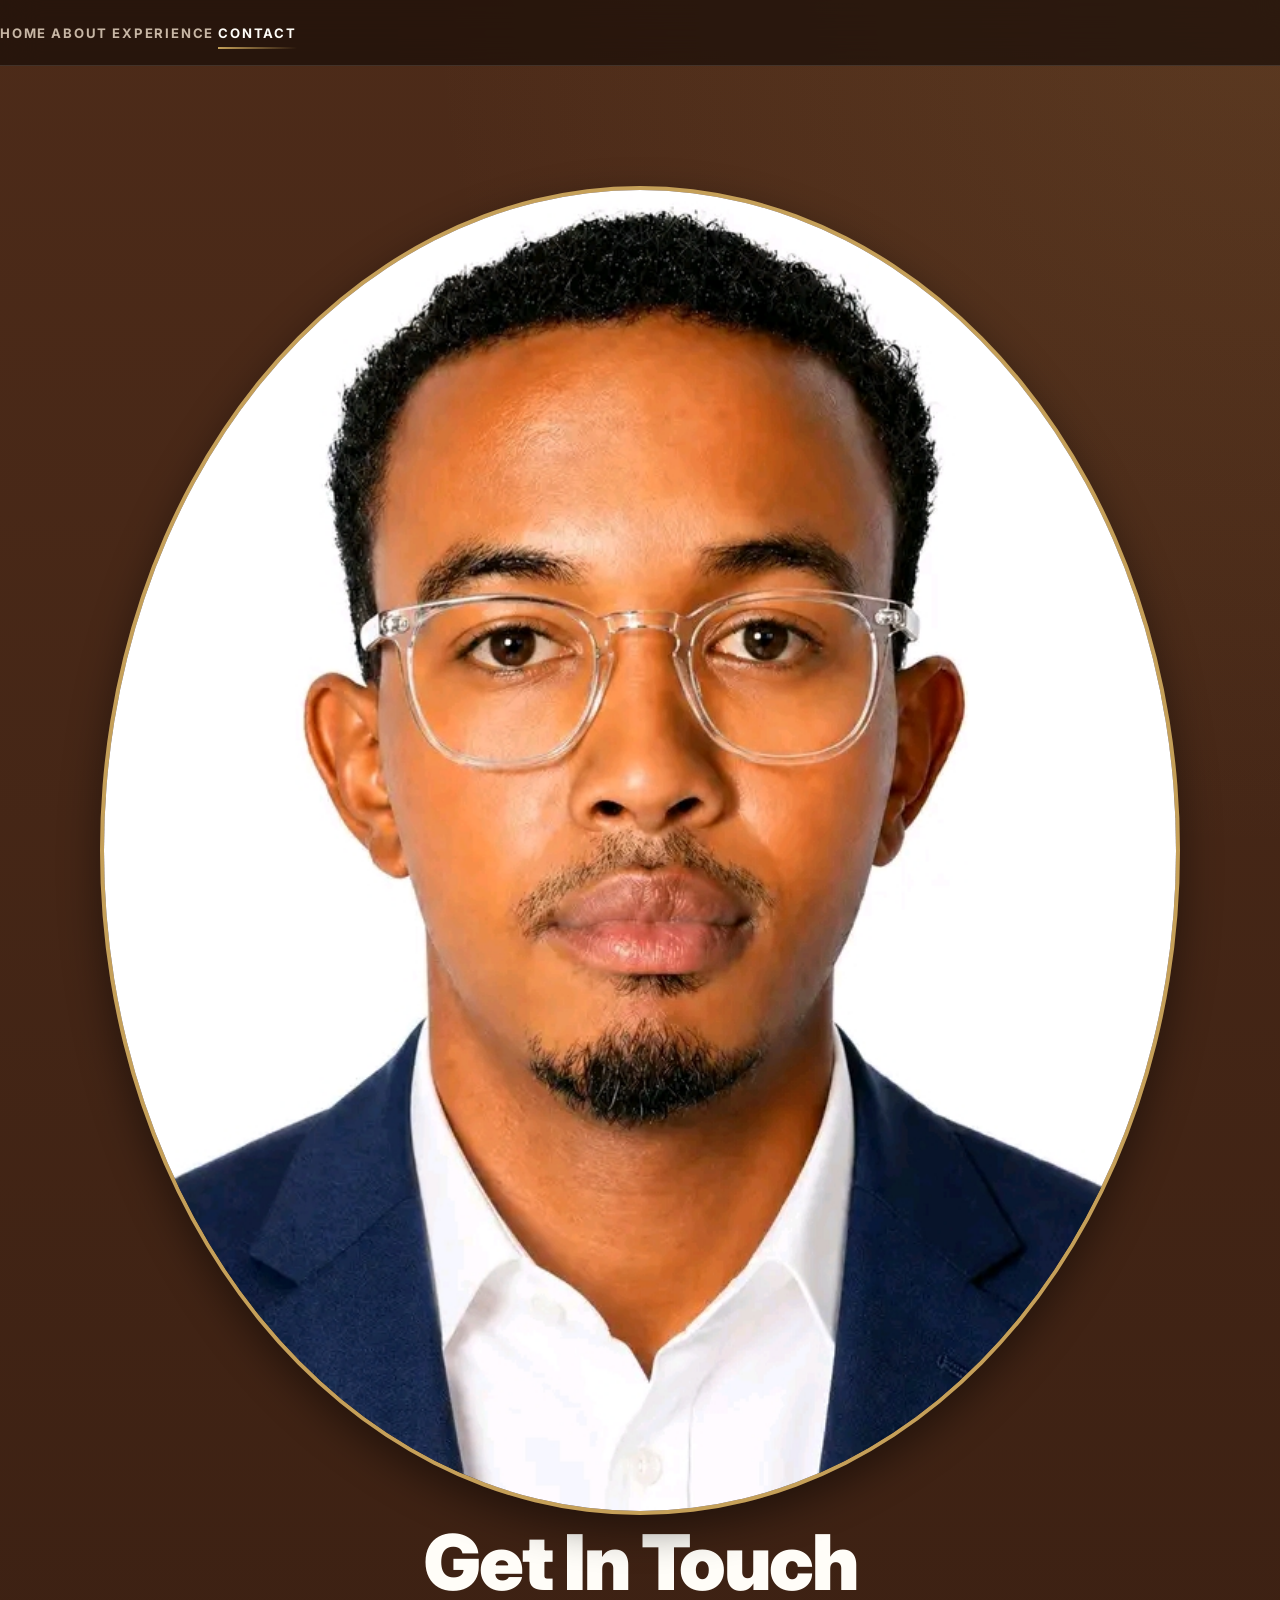
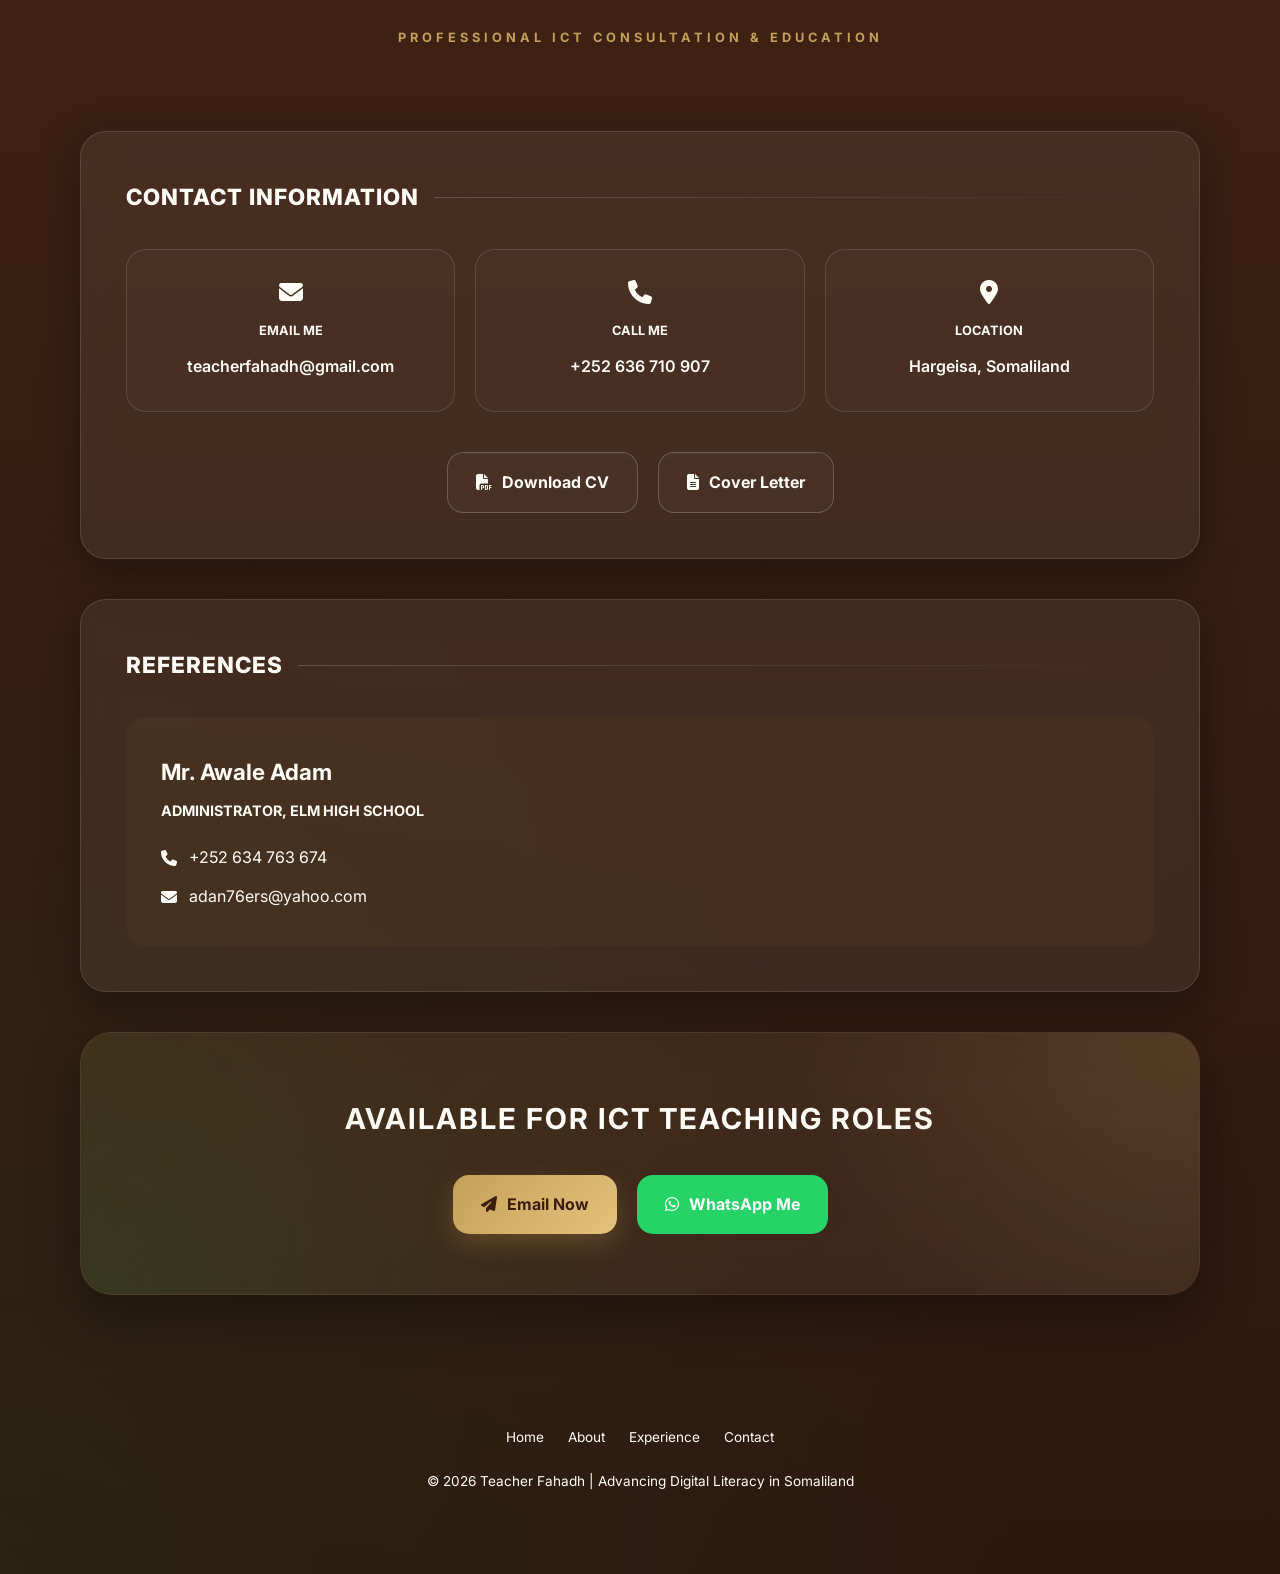
==== contact.html @ ca93fdd4 "Add files via upload" ====
<!DOCTYPE html>
<html lang="en">
<head>
    <meta charset="UTF-8">
    <meta name="viewport" content="width=device-width, initial-scale=1.0">
    <title>Contact | Teacher Fahadh</title>
    <link rel="stylesheet" href="style.css">
    <link rel="stylesheet" href="https://cdnjs.cloudflare.com/ajax/libs/font-awesome/6.4.0/css/all.min.css">
</head>
<body>

<nav>
    <a href="index.html">Home</a>
    <a href="about.html">About</a>
    <a href="experience.html">Experience</a>
    <a href="contact.html" class="active">Contact</a>
</nav>

<header class="container">
    <img src="profile.jpg" alt="Teacher Fahadh">
    <h1>Get In Touch</h1>
    <span class="title-tag">Professional ICT Consultation & Education</span>
</header>

<div class="container">
    
    <div class="glass-section">
        <h2 class="section-title">Contact Information</h2>
        <div style="display: grid; grid-template-columns: repeat(auto-fit, minmax(250px, 1fr)); gap: 20px; margin-bottom: 40px;">
            <div style="background: rgba(255,255,255,0.02); border: 1px solid var(--glass-border); padding: 30px; border-radius: 20px; text-align: center;">
                <i class="fa-solid fa-envelope" style="color: var(--accent); font-size: 1.5rem; margin-bottom: 15px; display: block;"></i>
                <h4 style="font-size: 0.8rem; text-transform: uppercase; color: var(--text-dim); margin-bottom: 10px;">Email Me</h4>
                <p style="font-weight: 600; color: var(--text-main);">teacherfahadh@gmail.com</p>
            </div>
            <div style="background: rgba(255,255,255,0.02); border: 1px solid var(--glass-border); padding: 30px; border-radius: 20px; text-align: center;">
                <i class="fa-solid fa-phone" style="color: var(--accent); font-size: 1.5rem; margin-bottom: 15px; display: block;"></i>
                <h4 style="font-size: 0.8rem; text-transform: uppercase; color: var(--text-dim); margin-bottom: 10px;">Call Me</h4>
                <p style="font-weight: 600; color: var(--text-main);">+252 636 710 907</p>
            </div>
            <div style="background: rgba(255,255,255,0.02); border: 1px solid var(--glass-border); padding: 30px; border-radius: 20px; text-align: center;">
                <i class="fa-solid fa-location-dot" style="color: var(--accent); font-size: 1.5rem; margin-bottom: 15px; display: block;"></i>
                <h4 style="font-size: 0.8rem; text-transform: uppercase; color: var(--text-dim); margin-bottom: 10px;">Location</h4>
                <p style="font-weight: 600; color: var(--text-main);">Hargeisa, Somaliland</p>
            </div>
        </div>

        <div style="display: flex; justify-content: center; gap: 20px; flex-wrap: wrap;">
            <a href="cv.pdf" class="btn btn-outline"><i class="fa-solid fa-file-pdf"></i> Download CV</a>
            <a href="coverpage.pdf" class="btn btn-outline"><i class="fa-solid fa-file-lines"></i> Cover Letter</a>
        </div>
    </div>

    <div class="glass-section">
        <h2 class="section-title">References</h2>
        <div style="background: rgba(212, 175, 55, 0.03); padding: 35px; border-radius: 20px; border-left: 4px solid var(--accent);">
            <h3 style="color: var(--text-main); font-size: 1.4rem; margin-bottom: 5px;">Mr. Awale Adam</h3>
            <span style="color: var(--accent-blue); font-size: 0.9rem; font-weight: 700; text-transform: uppercase; display: block; margin-bottom: 20px;">Administrator, Elm High School</span>
            <p style="color: var(--text-dim); margin-bottom: 10px; display: flex; align-items: center; gap: 12px;">
                <i class="fa-solid fa-phone" style="color: var(--accent);"></i> +252 634 763 674
            </p>
            <p style="color: var(--text-dim); display: flex; align-items: center; gap: 12px;">
                <i class="fa-solid fa-envelope" style="color: var(--accent);"></i> adan76ers@yahoo.com
            </p>
        </div>
    </div>

    <div class="cta-box">
        <h3 style="font-size: 1.8rem; color: var(--accent); margin-bottom: 30px; text-transform: uppercase; letter-spacing: 2px;">Available for ICT Teaching Roles</h3>
        <div style="display: flex; justify-content: center; gap: 20px; flex-wrap: wrap;">
            <a href="mailto:teacherfahadh@gmail.com" class="btn btn-gold">
                <i class="fa-solid fa-paper-plane"></i> Email Now
            </a>
            <a href="https://wa.me/+252636710907" class="btn btn-outline" style="background: #25D366; border: none; color: white;">
                <i class="fa-brands fa-whatsapp"></i> WhatsApp Me
            </a>
        </div>
    </div>

    <footer style="padding: 80px 0; text-align: center; color: var(--text-dim); font-size: 0.85rem;">
        <div style="margin-bottom: 20px;">
            <a href="index.html" style="color: var(--text-dim); text-decoration: none; margin: 0 10px;">Home</a>
            <a href="about.html" style="color: var(--text-dim); text-decoration: none; margin: 0 10px;">About</a>
            <a href="experience.html" style="color: var(--text-dim); text-decoration: none; margin: 0 10px;">Experience</a>
            <a href="contact.html" style="color: var(--text-dim); text-decoration: none; margin: 0 10px;">Contact</a>
        </div>
        <p>© 2026 Teacher Fahadh | Advancing Digital Literacy in Somaliland</p>
    </footer>

</div>

</body>
</html>
---- style.css ----
/* =========================================
   LUXURY HERITAGE UI — MODERN GLASS DESIGN
========================================= */

@import url('https://fonts.googleapis.com/css2?family=Inter:wght@300;400;500;600;700;800;900&display=swap');

:root{

    --bg-main:#4d2b19;
    --bg-dark:#2e180e;
    --bg-soft:#5b341f;

    --glass:rgba(255,255,255,0.06);
    --glass-border:rgba(255,255,255,0.12);

    --gold:#c5a059;
    --gold-light:#e4c27c;
    --green:#1a5e32;

    --white:#fffdf8;
    --text-soft:#e7d8c8;
    --text-muted:#c7b6a5;

    --shadow:0 12px 40px rgba(0,0,0,0.35);
    --shadow-hover:0 18px 50px rgba(0,0,0,0.45);

    --radius:26px;
    --transition:all .35s ease;
}

/* RESET */

*{
    margin:0;
    padding:0;
    box-sizing:border-box;
}

html{
    scroll-behavior:smooth;
}

body{

    font-family:'Inter',sans-serif;

    background:
    radial-gradient(circle at top right,
    rgba(197,160,89,0.12),
    transparent 25%),

    radial-gradient(circle at bottom left,
    rgba(26,94,50,0.15),
    transparent 30%),

    linear-gradient(
    180deg,
    var(--bg-main) 0%,
    var(--bg-dark) 100%);

    color:var(--white);

    min-height:100vh;
    overflow-x:hidden;
    line-height:1.8;
}

/* CONTAINER */

.container{
    width:min(1120px,92%);
    margin:auto;
}

/* NAV */

nav{
    position:sticky;
    top:0;
    z-index:999;

    background:rgba(25,14,8,0.7);

    backdrop-filter:blur(18px);

    border-bottom:1px solid var(--glass-border);

    padding:18px 0;
}

nav .container{
    display:flex;
    justify-content:center;
    gap:30px;
    flex-wrap:wrap;
}

nav a{
    color:var(--text-muted);
    text-decoration:none;

    font-size:.82rem;
    font-weight:700;

    letter-spacing:1.8px;
    text-transform:uppercase;

    position:relative;
    transition:var(--transition);
}

nav a::after{
    content:"";

    position:absolute;
    left:0;
    bottom:-8px;

    width:0%;
    height:2px;

    background:
    linear-gradient(
    90deg,
    var(--gold),
    transparent);

    transition:var(--transition);
}

nav a:hover,
nav a.active{
    color:var(--white);
}

nav a:hover::after,
nav a.active::after{
    width:100%;
}

/* HERO */

header{
    padding:120px 20px 80px;
    text-align:center;
}

.profile-wrapper{
    position:relative;

    width:170px;
    height:170px;

    margin:auto auto 30px;
}

.profile-wrapper::before{
    content:"";

    position:absolute;
    inset:-10px;

    border-radius:50%;

    background:
    linear-gradient(
    135deg,
    var(--gold),
    transparent,
    var(--green));

    opacity:.6;
    filter:blur(18px);
}

header img{
    width:100%;
    height:100%;

    object-fit:cover;

    border-radius:50%;
    border:4px solid var(--gold);

    position:relative;
    z-index:2;

    box-shadow:
    0 15px 40px rgba(0,0,0,.45);

    transition:var(--transition);
}

header img:hover{
    transform:scale(1.04);
}

header h1{
    font-size:clamp(2.8rem,6vw,5rem);
    font-weight:900;

    line-height:1.05;
    letter-spacing:-2px;

    margin-bottom:18px;
}

.title-tag{
    display:inline-block;

    color:var(--gold);

    font-size:.8rem;
    font-weight:700;

    letter-spacing:4px;
    text-transform:uppercase;
}

/* GLASS SECTION */

.glass-section{

    position:relative;

    background:var(--glass);

    border:1px solid var(--glass-border);

    backdrop-filter:blur(18px);

    border-radius:var(--radius);

    padding:45px;

    margin-bottom:40px;

    box-shadow:var(--shadow);

    overflow:hidden;

    transition:var(--transition);
}

.glass-section:hover{
    transform:translateY(-5px);
    box-shadow:var(--shadow-hover);
}

/* TITLES */

.section-title{

    display:flex;
    align-items:center;
    gap:15px;

    margin-bottom:32px;

    font-size:1.4rem;
    font-weight:800;

    text-transform:uppercase;
    letter-spacing:1px;
}

.section-title::after{

    content:"";

    flex:1;
    height:1px;

    background:
    linear-gradient(
    to right,
    rgba(255,255,255,0.18),
    transparent);
}

/* QUOTE */

.quote-box{

    margin-top:30px;
    padding:25px;

    border-left:2px solid var(--gold);

    background:
    rgba(255,255,255,0.03);

    border-radius:0 18px 18px 0;
}

.quote-box p{
    font-style:italic;
}

.quote-box span{

    display:block;
    margin-top:10px;

    color:var(--gold);

    font-size:.8rem;
    font-weight:800;

    text-transform:uppercase;
}

/* TECHNICAL COMPETENCY */

.skill-card{

    padding:25px;

    margin-bottom:22px;

    background:
    linear-gradient(
    135deg,
    rgba(255,255,255,0.05),
    rgba(255,255,255,0.02));

    border:1px solid rgba(255,255,255,0.08);

    border-radius:22px;

    transition:var(--transition);
}

.skill-card:hover{
    transform:translateY(-6px);

    border-color:
    rgba(197,160,89,.45);

    background:
    rgba(255,255,255,0.07);
}

.skill-info{

    display:flex;
    justify-content:space-between;

    margin-bottom:15px;

    font-weight:700;
}

.progress-bg{

    width:100%;
    height:14px;

    background:
    rgba(255,255,255,0.06);

    border-radius:20px;

    overflow:hidden;
}

.progress-fill{

    height:100%;

    border-radius:20px;

    background:
    linear-gradient(
    90deg,
    var(--gold),
    var(--green));

    box-shadow:
    0 0 15px rgba(197,160,89,.45);
}

/* TECH STACK */

.tech-tags{

    display:flex;
    flex-wrap:wrap;

    gap:16px;
}

.tech-tag{

    padding:14px 22px;

    border-radius:16px;

    background:
    linear-gradient(
    135deg,
    rgba(255,255,255,0.08),
    rgba(255,255,255,0.03));

    border:1px solid rgba(255,255,255,0.08);

    font-size:.92rem;
    font-weight:600;

    transition:var(--transition);
}

.tech-tag:hover{

    transform:translateY(-5px);

    background:
    linear-gradient(
    135deg,
    rgba(197,160,89,.15),
    rgba(255,255,255,.05));

    border-color:
    rgba(197,160,89,.4);

    box-shadow:
    0 12px 28px rgba(0,0,0,.28);
}

/* STAT BAR */

.stat-bar{

    display:grid;

    grid-template-columns:
    repeat(auto-fit,minmax(220px,1fr));

    gap:22px;

    margin-bottom:40px;
}

.stat-pill{

    position:relative;

    text-align:center;

    padding:35px 25px;

    border-radius:24px;

    background:
    linear-gradient(
    180deg,
    rgba(255,255,255,0.07),
    rgba(255,255,255,0.03));

    border:1px solid rgba(255,255,255,0.08);

    overflow:hidden;

    transition:var(--transition);
}

.stat-pill::before{

    content:"";

    position:absolute;
    top:0;
    left:0;

    width:100%;
    height:4px;

    background:
    linear-gradient(
    90deg,
    var(--gold),
    var(--green));
}

.stat-pill:hover{

    transform:translateY(-8px);

    border-color:
    rgba(197,160,89,.35);

    box-shadow:
    0 20px 40px rgba(0,0,0,.35);
}

.stat-pill h3{

    font-size:2.5rem;
    font-weight:900;

    margin-bottom:10px;

    background:
    linear-gradient(
    135deg,
    var(--gold-light),
    #fff6dc);

    -webkit-background-clip:text;
    -webkit-text-fill-color:transparent;
}

.stat-pill span{

    color:var(--text-muted);

    font-size:.92rem;

    letter-spacing:.5px;
    text-transform:uppercase;
}

/* PROJECT */

.project-box{

    display:flex;
    gap:25px;
    align-items:center;
}

.project-icon{

    background:var(--gold);
    color:#000;

    width:70px;
    height:70px;

    border-radius:18px;

    display:flex;
    align-items:center;
    justify-content:center;

    font-size:2rem;

    flex-shrink:0;
}

.project-box h4{
    font-size:1.2rem;
    margin-bottom:8px;
}

.project-box p{
    color:var(--text-soft);
}

.project-meta{

    display:flex;
    gap:15px;
    flex-wrap:wrap;

    margin-top:12px;

    font-size:.82rem;
    font-weight:700;

    color:var(--gold-light);
}

/* WHY GRID */

.why-grid{

    display:grid;

    grid-template-columns:
    repeat(auto-fit,minmax(280px,1fr));

    gap:24px;

    margin-bottom:40px;
}

.why-box{

    padding:32px;

    background:
    rgba(255,255,255,0.04);

    border:1px solid rgba(255,255,255,0.08);

    border-radius:22px;

    transition:var(--transition);
}

.why-box:hover{

    transform:translateY(-8px);

    border-color:
    rgba(197,160,89,.45);

    background:
    rgba(255,255,255,0.07);
}

.why-box i{

    font-size:2rem;

    color:var(--gold);

    margin-bottom:18px;
}

.why-box h4{
    margin-bottom:10px;
}

.why-box p{
    color:var(--text-muted);
    font-size:.9rem;
}

/* CTA */

.cta-box{

    position:relative;

    padding:60px 40px;

    border-radius:32px;

    text-align:center;

    overflow:hidden;

    background:
    linear-gradient(
    135deg,
    rgba(197,160,89,0.12),
    rgba(255,255,255,0.05));

    border:1px solid rgba(255,255,255,0.08);

    backdrop-filter:blur(18px);

    box-shadow:
    0 20px 50px rgba(0,0,0,0.35);

    margin-bottom:50px;
}

.cta-box::before{

    content:"";

    position:absolute;
    inset:0;

    background:
    radial-gradient(
    circle at top right,
    rgba(197,160,89,0.18),
    transparent 35%),

    radial-gradient(
    circle at bottom left,
    rgba(26,94,50,0.18),
    transparent 35%);
}

.cta-box h2{

    position:relative;

    font-size:2.3rem;

    margin-bottom:14px;

    z-index:2;
}

.cta-box p{

    position:relative;

    color:var(--text-soft);

    margin-bottom:30px;

    z-index:2;
}

.cta-buttons{

    position:relative;

    display:flex;
    justify-content:center;
    gap:15px;
    flex-wrap:wrap;

    z-index:2;
}

/* BUTTONS */

.btn{

    padding:15px 28px;

    border-radius:16px;

    text-decoration:none;

    font-weight:700;

    display:inline-flex;
    align-items:center;
    gap:10px;

    transition:var(--transition);
}

.btn-outline{

    border:1px solid rgba(255,255,255,0.2);

    color:var(--white);

    background:
    rgba(255,255,255,0.03);
}

.btn-outline:hover{

    background:
    rgba(255,255,255,0.08);

    transform:translateY(-4px);
}

.btn-gold{

    background:
    linear-gradient(
    135deg,
    var(--gold),
    var(--gold-light));

    color:#3a1d0f;

    box-shadow:
    0 10px 25px rgba(197,160,89,.25);
}

.btn-gold:hover{

    transform:translateY(-4px);

    box-shadow:
    0 15px 35px rgba(197,160,89,.35);
}

/* WHATSAPP */

.whatsapp-float{

    position:fixed;

    right:24px;
    bottom:24px;

    width:65px;
    height:65px;

    border-radius:50%;

    background:#25d366;
    color:#fff;

    display:flex;
    align-items:center;
    justify-content:center;

    font-size:32px;

    z-index:1000;

    box-shadow:
    0 12px 30px rgba(0,0,0,.35);

    transition:var(--transition);
}

.whatsapp-float:hover{
    transform:scale(1.12) rotate(6deg);
}

/* FOOTER */

footer{

    text-align:center;

    padding:50px 20px;

    color:var(--text-muted);

    font-size:.9rem;
}

/* SCROLLBAR */

::-webkit-scrollbar{
    width:10px;
}

::-webkit-scrollbar-track{
    background:var(--bg-dark);
}

::-webkit-scrollbar-thumb{

    background:
    linear-gradient(
    180deg,
    var(--gold),
    var(--green));

    border-radius:20px;
}

/* RESPONSIVE */

@media(max-width:768px){

    header{
        padding-top:90px;
    }

    header h1{
        font-size:2.5rem;
    }

    .glass-section{
        padding:28px;
    }

    .project-box{
        flex-direction:column;
        align-items:flex-start;
    }

    .profile-wrapper{
        width:140px;
        height:140px;
    }

    .cta-box h2{
        font-size:2rem;
    }

    .btn{
        width:100%;
        justify-content:center;
    }

    .stat-pill h3{
        font-size:2rem;
    }

    .whatsapp-float{
        width:58px;
        height:58px;
        font-size:28px;
    }
}
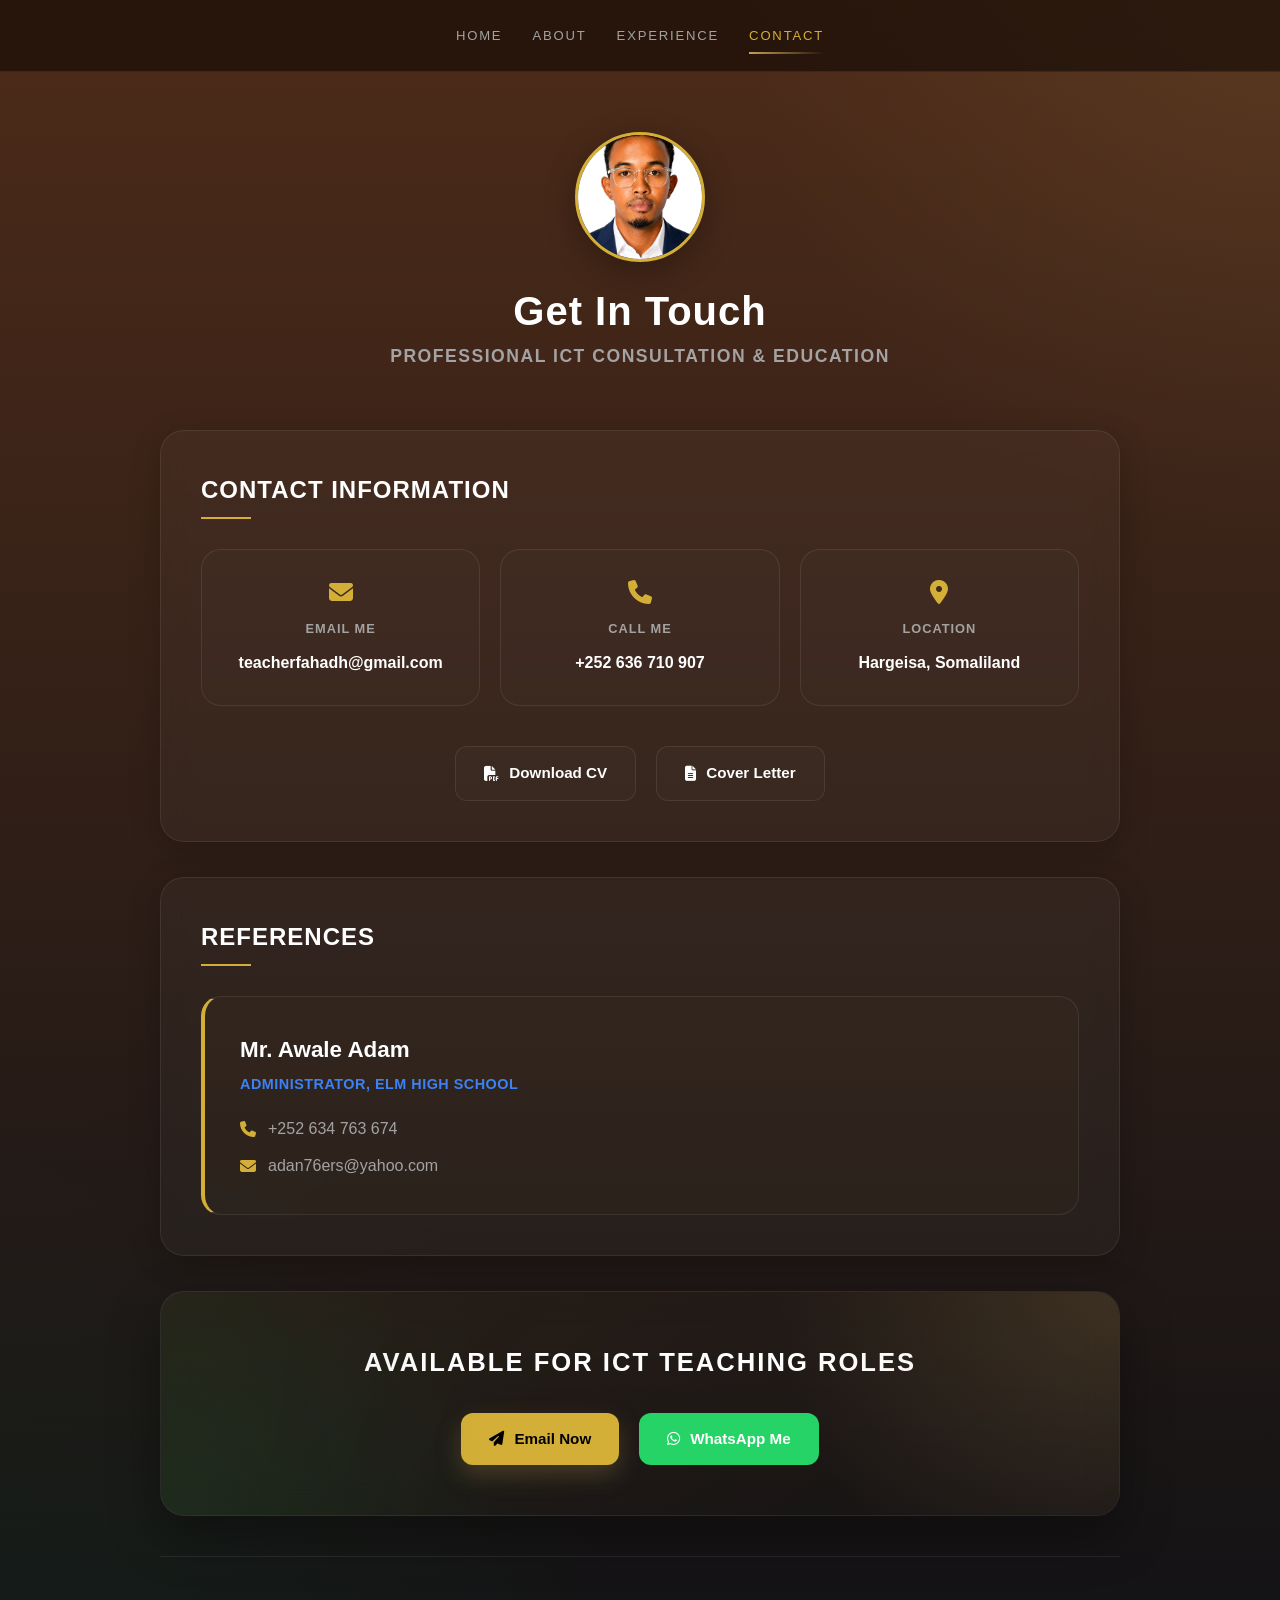
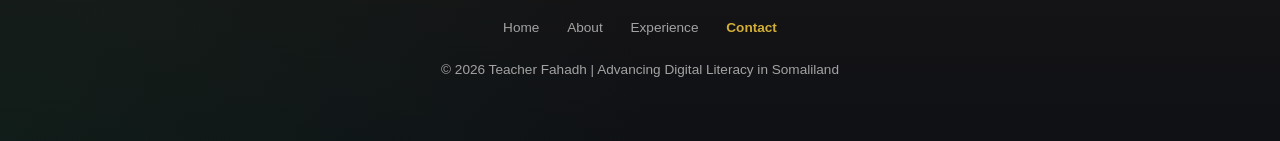
==== commit 29284eb5: "Update contact.html" ====
--- a/contact.html
+++ b/contact.html
@@ -6,6 +6,154 @@
     <title>Contact | Teacher Fahadh</title>
     <link rel="stylesheet" href="style.css">
     <link rel="stylesheet" href="https://cdnjs.cloudflare.com/ajax/libs/font-awesome/6.4.0/css/all.min.css">
+    
+    <!-- Inline CSS Fallback to ensure styling works immediately -->
+    <style>
+        :root {
+            --bg-dark: #0f1115;
+            --text-main: #ffffff;
+            --text-dim: #a3a3a3;
+            --accent: #d4af37; /* Gold */
+            --accent-blue: #3b82f6;
+            --glass-bg: rgba(255, 255, 255, 0.03);
+            --glass-border: rgba(255, 255, 255, 0.08);
+        }
+
+        body {
+            background-color: var(--bg-dark);
+            color: var(--text-main);
+            font-family: 'Segoe UI', Tahoma, Geneva, Verdana, sans-serif;
+            margin: 0;
+            padding: 0;
+            line-height: 1.6;
+        }
+
+        .container {
+            max-width: 1000px;
+            margin: 0 auto;
+            padding: 20px;
+        }
+
+        nav {
+            display: flex;
+            justify-content: center;
+            gap: 30px;
+            padding: 25px 0;
+            border-bottom: 1px solid var(--glass-border);
+        }
+
+        nav a {
+            color: var(--text-dim);
+            text-decoration: none;
+            font-weight: 500;
+            transition: color 0.3s ease;
+        }
+
+        nav a:hover, nav a.active {
+            color: var(--accent);
+        }
+
+        header.container {
+            text-align: center;
+            padding: 60px 20px 40px 20px;
+        }
+
+        header img {
+            width: 130px;
+            height: 130px;
+            border-radius: 50%;
+            border: 3px solid var(--accent);
+            object-fit: cover;
+            margin-bottom: 20px;
+            box-shadow: 0 8px 32px 0 rgba(0, 0, 0, 0.3);
+        }
+
+        header h1 {
+            font-size: 2.5rem;
+            margin: 0 0 10px 0;
+            letter-spacing: 1px;
+        }
+
+        .title-tag {
+            color: var(--text-dim);
+            font-size: 1.1rem;
+            text-transform: uppercase;
+            letter-spacing: 1.5px;
+        }
+
+        .glass-section {
+            background: var(--glass-bg);
+            backdrop-filter: blur(12px);
+            -webkit-backdrop-filter: blur(12px);
+            border: 1px solid var(--glass-border);
+            border-radius: 24px;
+            padding: 40px;
+            margin-bottom: 35px;
+            box-shadow: 0 8px 32px 0 rgba(0, 0, 0, 0.2);
+        }
+
+        .section-title {
+            font-size: 1.5rem;
+            color: var(--text-main);
+            margin-top: 0;
+            margin-bottom: 30px;
+            position: relative;
+            padding-bottom: 10px;
+        }
+
+        .section-title::after {
+            content: '';
+            position: absolute;
+            left: 0;
+            bottom: 0;
+            width: 50px;
+            height: 2px;
+            background: var(--accent);
+        }
+
+        .cta-box {
+            background: linear-gradient(135deg, rgba(212,175,55,0.05) 0%, rgba(15,17,21,0) 100%);
+            border: 1px solid var(--glass-border);
+            border-radius: 24px;
+            padding: 50px 40px;
+            text-align: center;
+            margin-bottom: 40px;
+        }
+
+        .btn {
+            display: inline-flex;
+            align-items: center;
+            gap: 10px;
+            padding: 14px 28px;
+            border-radius: 12px;
+            font-weight: 600;
+            text-decoration: none;
+            transition: all 0.3s ease;
+            cursor: pointer;
+            font-size: 0.95rem;
+        }
+
+        .btn-gold {
+            background: var(--accent);
+            color: #000000;
+        }
+
+        .btn-gold:hover {
+            transform: translateY(-2px);
+            box-shadow: 0 5px 15px rgba(212, 175, 55, 0.3);
+        }
+
+        .btn-outline {
+            border: 1px solid var(--glass-border);
+            color: var(--text-main);
+            background: rgba(255, 255, 255, 0.02);
+        }
+
+        .btn-outline:hover {
+            background: rgba(255, 255, 255, 0.08);
+            transform: translateY(-2px);
+        }
+    </style>
 </head>
 <body>
 
@@ -24,23 +172,24 @@
 
 <div class="container">
     
+    <!-- Contact Grid Details -->
     <div class="glass-section">
         <h2 class="section-title">Contact Information</h2>
         <div style="display: grid; grid-template-columns: repeat(auto-fit, minmax(250px, 1fr)); gap: 20px; margin-bottom: 40px;">
-            <div style="background: rgba(255,255,255,0.02); border: 1px solid var(--glass-border); padding: 30px; border-radius: 20px; text-align: center;">
+            <div style="background: rgba(255,255,255,0.01); border: 1px solid var(--glass-border); padding: 30px; border-radius: 20px; text-align: center;">
                 <i class="fa-solid fa-envelope" style="color: var(--accent); font-size: 1.5rem; margin-bottom: 15px; display: block;"></i>
-                <h4 style="font-size: 0.8rem; text-transform: uppercase; color: var(--text-dim); margin-bottom: 10px;">Email Me</h4>
-                <p style="font-weight: 600; color: var(--text-main);">teacherfahadh@gmail.com</p>
+                <h4 style="font-size: 0.8rem; text-transform: uppercase; color: var(--text-dim); margin-bottom: 10px; letter-spacing: 1px;">Email Me</h4>
+                <p style="font-weight: 600; color: var(--text-main); margin: 0;">teacherfahadh@gmail.com</p>
             </div>
-            <div style="background: rgba(255,255,255,0.02); border: 1px solid var(--glass-border); padding: 30px; border-radius: 20px; text-align: center;">
+            <div style="background: rgba(255,255,255,0.01); border: 1px solid var(--glass-border); padding: 30px; border-radius: 20px; text-align: center;">
                 <i class="fa-solid fa-phone" style="color: var(--accent); font-size: 1.5rem; margin-bottom: 15px; display: block;"></i>
-                <h4 style="font-size: 0.8rem; text-transform: uppercase; color: var(--text-dim); margin-bottom: 10px;">Call Me</h4>
-                <p style="font-weight: 600; color: var(--text-main);">+252 636 710 907</p>
+                <h4 style="font-size: 0.8rem; text-transform: uppercase; color: var(--text-dim); margin-bottom: 10px; letter-spacing: 1px;">Call Me</h4>
+                <p style="font-weight: 600; color: var(--text-main); margin: 0;">+252 636 710 907</p>
             </div>
-            <div style="background: rgba(255,255,255,0.02); border: 1px solid var(--glass-border); padding: 30px; border-radius: 20px; text-align: center;">
+            <div style="background: rgba(255,255,255,0.01); border: 1px solid var(--glass-border); padding: 30px; border-radius: 20px; text-align: center;">
                 <i class="fa-solid fa-location-dot" style="color: var(--accent); font-size: 1.5rem; margin-bottom: 15px; display: block;"></i>
-                <h4 style="font-size: 0.8rem; text-transform: uppercase; color: var(--text-dim); margin-bottom: 10px;">Location</h4>
-                <p style="font-weight: 600; color: var(--text-main);">Hargeisa, Somaliland</p>
+                <h4 style="font-size: 0.8rem; text-transform: uppercase; color: var(--text-dim); margin-bottom: 10px; letter-spacing: 1px;">Location</h4>
+                <p style="font-weight: 600; color: var(--text-main); margin: 0;">Hargeisa, Somaliland</p>
             </div>
         </div>
 
@@ -50,40 +199,45 @@
         </div>
     </div>
 
+    <!-- References Segment -->
     <div class="glass-section">
         <h2 class="section-title">References</h2>
-        <div style="background: rgba(212, 175, 55, 0.03); padding: 35px; border-radius: 20px; border-left: 4px solid var(--accent);">
-            <h3 style="color: var(--text-main); font-size: 1.4rem; margin-bottom: 5px;">Mr. Awale Adam</h3>
-            <span style="color: var(--accent-blue); font-size: 0.9rem; font-weight: 700; text-transform: uppercase; display: block; margin-bottom: 20px;">Administrator, Elm High School</span>
-            <p style="color: var(--text-dim); margin-bottom: 10px; display: flex; align-items: center; gap: 12px;">
-                <i class="fa-solid fa-phone" style="color: var(--accent);"></i> +252 634 763 674
+        <div style="background: rgba(212, 175, 55, 0.02); padding: 35px; border-radius: 20px; border-left: 4px solid var(--accent); border-top: 1px solid var(--glass-border); border-right: 1px solid var(--glass-border); border-bottom: 1px solid var(--glass-border);">
+            <h3 style="color: var(--text-main); font-size: 1.4rem; margin: 0 0 5px 0;">Mr. Awale Adam</h3>
+            <span style="color: var(--accent-blue); font-size: 0.9rem; font-weight: 700; text-transform: uppercase; display: block; margin-bottom: 20px; letter-spacing: 0.5px;">Administrator, Elm High School</span>
+            <p style="color: var(--text-dim); margin-bottom: 12px; display: flex; align-items: center; gap: 12px;">
+                <i class="fa-solid fa-phone" style="color: var(--accent); width: 16px;"></i> +252 634 763 674
             </p>
-            <p style="color: var(--text-dim); display: flex; align-items: center; gap: 12px;">
-                <i class="fa-solid fa-envelope" style="color: var(--accent);"></i> adan76ers@yahoo.com
+            <p style="color: var(--text-dim); margin: 0; display: flex; align-items: center; gap: 12px;">
+                <i class="fa-solid fa-envelope" style="color: var(--accent); width: 16px;"></i> adan76ers@yahoo.com
             </p>
         </div>
     </div>
 
+    <!-- Active Call to Action Area -->
     <div class="cta-box">
-        <h3 style="font-size: 1.8rem; color: var(--accent); margin-bottom: 30px; text-transform: uppercase; letter-spacing: 2px;">Available for ICT Teaching Roles</h3>
+        <h3 style="font-size: 1.6rem; color: var(--text-main); margin-top: 0; margin-bottom: 30px; text-transform: uppercase; letter-spacing: 2px;">Available for ICT Teaching Roles</h3>
         <div style="display: flex; justify-content: center; gap: 20px; flex-wrap: wrap;">
-            <a href="mailto:teacherfahadh@gmail.com" class="btn btn-gold">
+            <!-- Email Action Link -->
+            <a href="mailto:teacherfahadh@gmail.com" class="btn btn-gold" title="Click to email or copy: teacherfahadh@gmail.com">
                 <i class="fa-solid fa-paper-plane"></i> Email Now
             </a>
-            <a href="https://wa.me/+252636710907" class="btn btn-outline" style="background: #25D366; border: none; color: white;">
+            <!-- FIXED: Removed the plus sign from the wa.me path to ensure link stability -->
+            <a href="https://wa.me/252636710907" class="btn btn-outline" style="background: #25D366; border: none; color: white;">
                 <i class="fa-brands fa-whatsapp"></i> WhatsApp Me
             </a>
         </div>
     </div>
 
-    <footer style="padding: 80px 0; text-align: center; color: var(--text-dim); font-size: 0.85rem;">
+    <!-- Global Footer -->
+    <footer style="padding: 60px 0 40px 0; text-align: center; color: var(--text-dim); font-size: 0.85rem; border-top: 1px solid var(--glass-border);">
         <div style="margin-bottom: 20px;">
-            <a href="index.html" style="color: var(--text-dim); text-decoration: none; margin: 0 10px;">Home</a>
-            <a href="about.html" style="color: var(--text-dim); text-decoration: none; margin: 0 10px;">About</a>
-            <a href="experience.html" style="color: var(--text-dim); text-decoration: none; margin: 0 10px;">Experience</a>
-            <a href="contact.html" style="color: var(--text-dim); text-decoration: none; margin: 0 10px;">Contact</a>
-        </div>
-        <p>© 2026 Teacher Fahadh | Advancing Digital Literacy in Somaliland</p>
+            <a href="index.html" style="color: var(--text-dim); text-decoration: none; margin: 0 12px;">Home</a>
+            <a href="about.html" style="color: var(--text-dim); text-decoration: none; margin: 0 12px;">About</a>
+            <a href="experience.html" style="color: var(--text-dim); text-decoration: none; margin: 0 12px;">Experience</a>
+            <a href="contact.html" style="color: var(--accent); text-decoration: none; margin: 0 12px; font-weight: 600;">Contact</a>
+        </div>
+        <p style="margin: 0;">© 2026 Teacher Fahadh | Advancing Digital Literacy in Somaliland</p>
     </footer>
 
 </div>
